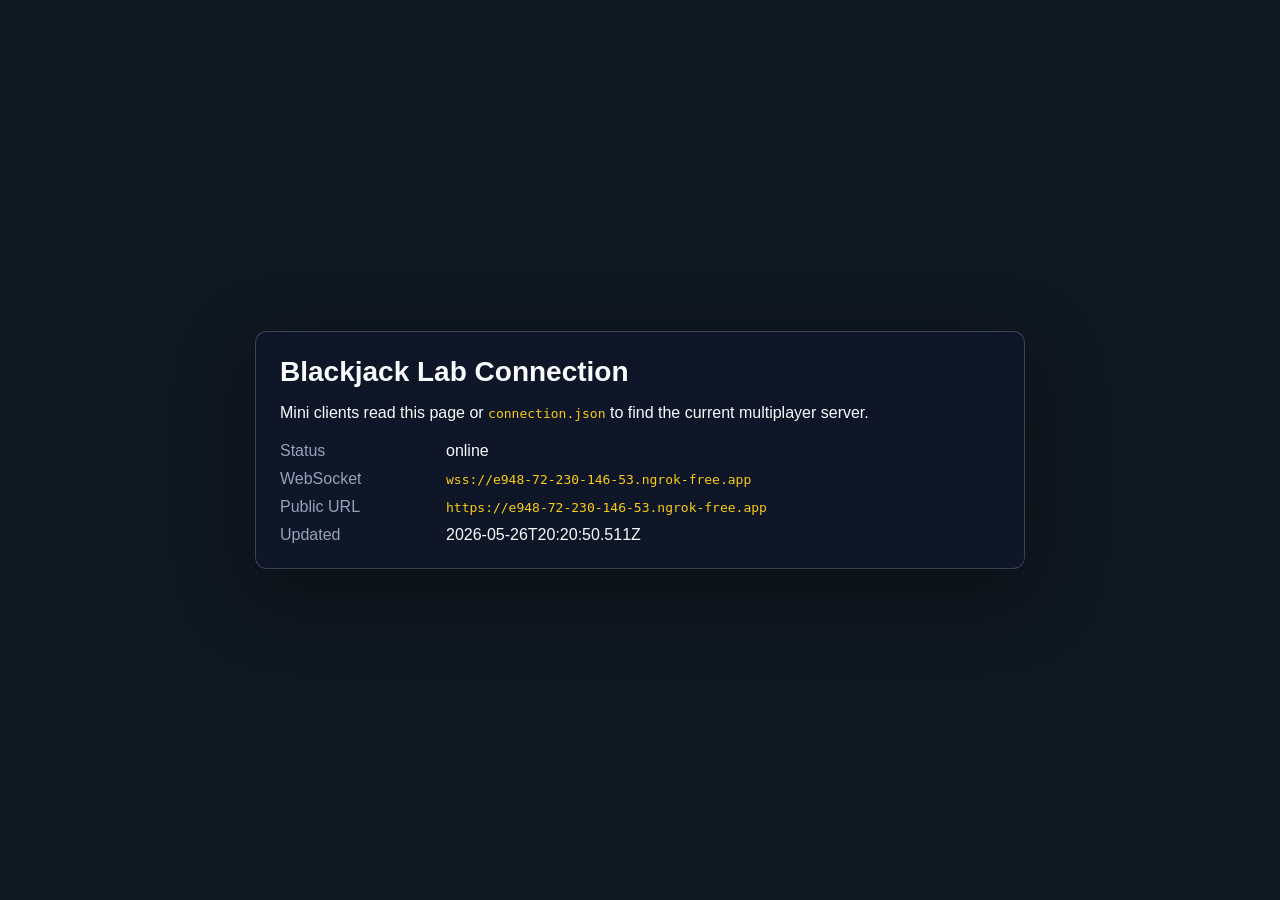
==== index.html @ 1a73f716 "Update multiplayer connection 2026-05-26T20:20:50.511Z" ====
<!doctype html>
<html lang="en">
  <head>
    <meta charset="UTF-8">
    <meta name="viewport" content="width=device-width, initial-scale=1.0">
    <title>Blackjack Lab Connection</title>
    <style>
      body { margin: 0; min-height: 100vh; display: grid; place-items: center; background: #101820; color: #f8fafc; font-family: Arial, sans-serif; }
      main { width: min(720px, calc(100% - 32px)); border: 1px solid rgba(255,255,255,0.18); border-radius: 12px; padding: 24px; background: rgba(15,23,42,0.84); box-shadow: 0 24px 80px rgba(0,0,0,0.35); }
      h1 { margin: 0 0 8px; font-size: 28px; }
      dl { display: grid; grid-template-columns: 150px 1fr; gap: 10px 16px; margin: 20px 0 0; }
      dt { color: #94a3b8; }
      dd { margin: 0; word-break: break-all; }
      code { color: #facc15; }
    </style>
  </head>
  <body>
    <main>
      <h1>Blackjack Lab Connection</h1>
      <p>Mini clients read this page or <code>connection.json</code> to find the current multiplayer server.</p>
      <dl>
        <dt>Status</dt><dd>online</dd>
        <dt>WebSocket</dt><dd><code>wss://e948-72-230-146-53.ngrok-free.app</code></dd>
        <dt>Public URL</dt><dd><code>https://e948-72-230-146-53.ngrok-free.app</code></dd>
        <dt>Updated</dt><dd>2026-05-26T20:20:50.511Z</dd>
      </dl>
      <script id="connection-info" type="application/json">{
  "app": "blackjack-lab",
  "status": "online",
  "httpUrl": "https://e948-72-230-146-53.ngrok-free.app",
  "wsUrl": "wss://e948-72-230-146-53.ngrok-free.app",
  "localWsUrl": "ws://localhost:9000",
  "port": 9000,
  "source": "ngrok-manual",
  "updatedAt": "2026-05-26T20:20:50.511Z"
}</script>
    </main>
  </body>
</html>
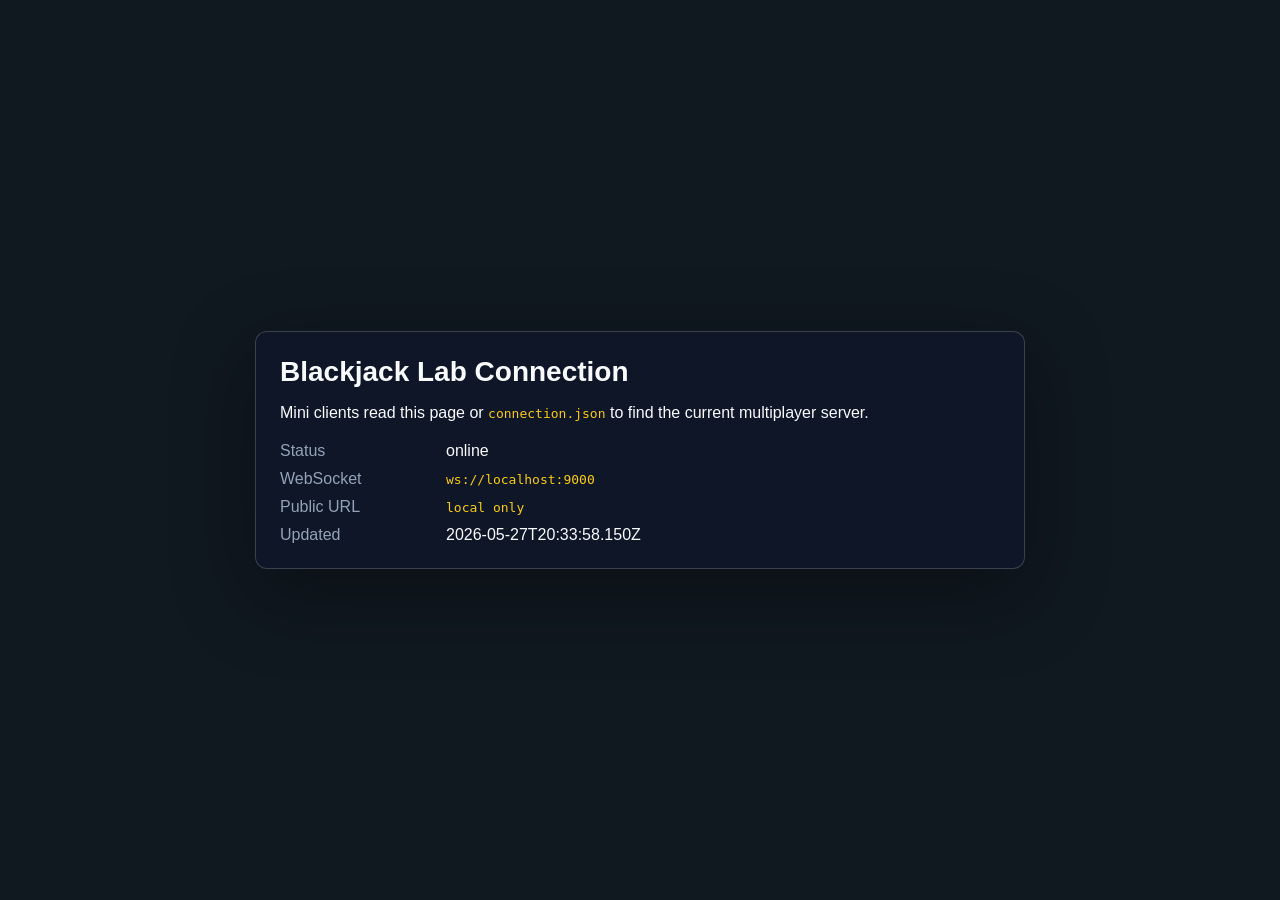
==== commit 94b8ac88: "Update multiplayer connection 2026-05-27T20:33:58.150Z" ====
--- a/index.html
+++ b/index.html
@@ -20,19 +20,19 @@
       <p>Mini clients read this page or <code>connection.json</code> to find the current multiplayer server.</p>
       <dl>
         <dt>Status</dt><dd>online</dd>
-        <dt>WebSocket</dt><dd><code>wss://e948-72-230-146-53.ngrok-free.app</code></dd>
-        <dt>Public URL</dt><dd><code>https://e948-72-230-146-53.ngrok-free.app</code></dd>
-        <dt>Updated</dt><dd>2026-05-26T20:20:50.511Z</dd>
+        <dt>WebSocket</dt><dd><code>ws://localhost:9000</code></dd>
+        <dt>Public URL</dt><dd><code>local only</code></dd>
+        <dt>Updated</dt><dd>2026-05-27T20:33:58.150Z</dd>
       </dl>
       <script id="connection-info" type="application/json">{
   "app": "blackjack-lab",
   "status": "online",
-  "httpUrl": "https://e948-72-230-146-53.ngrok-free.app",
-  "wsUrl": "wss://e948-72-230-146-53.ngrok-free.app",
+  "httpUrl": "",
+  "wsUrl": "ws://localhost:9000",
   "localWsUrl": "ws://localhost:9000",
   "port": 9000,
-  "source": "ngrok-manual",
-  "updatedAt": "2026-05-26T20:20:50.511Z"
+  "source": "local",
+  "updatedAt": "2026-05-27T20:33:58.150Z"
 }</script>
     </main>
   </body>
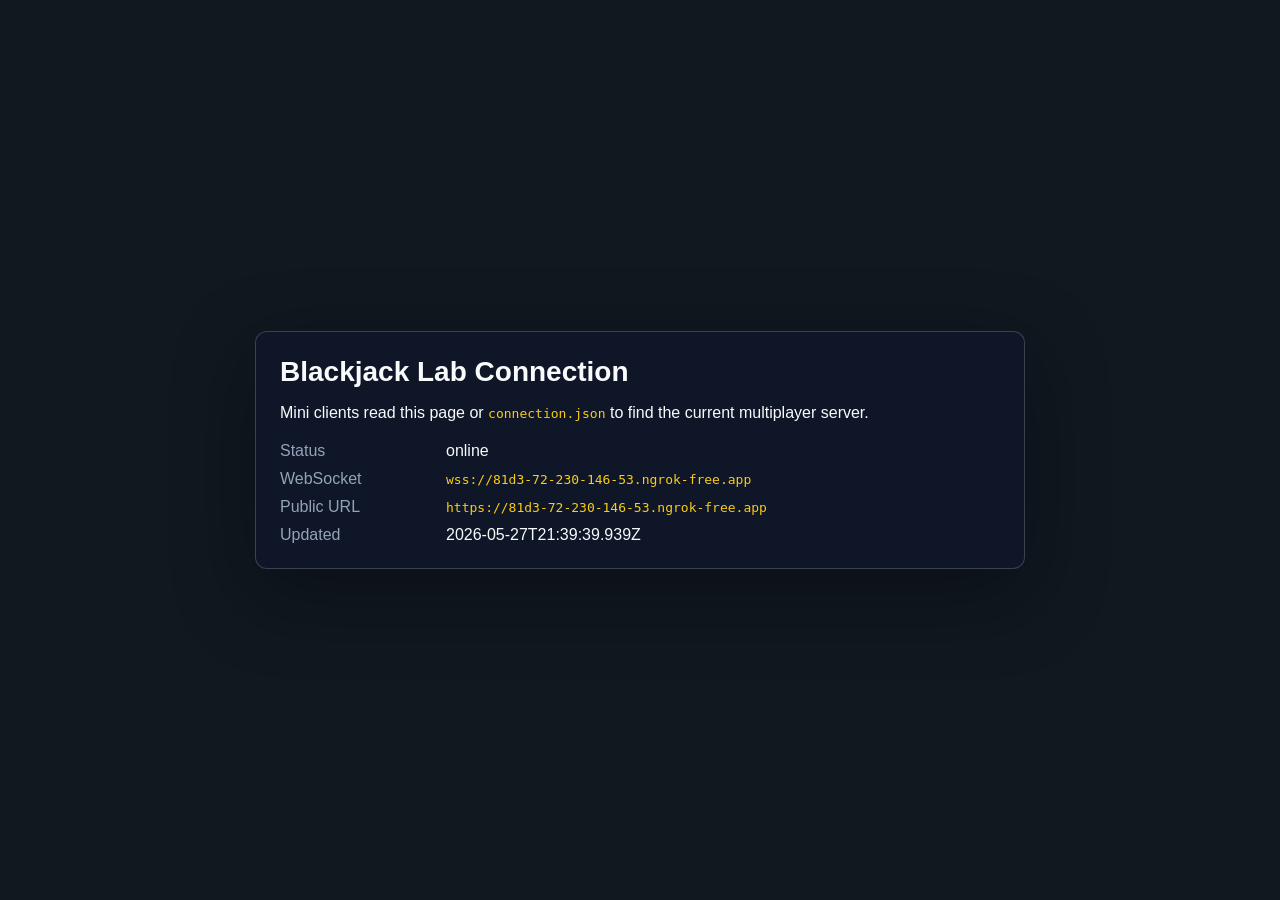
==== commit 9225f99f: "Update multiplayer connection 2026-05-27T21:39:39.939Z" ====
--- a/index.html
+++ b/index.html
@@ -20,19 +20,19 @@
       <p>Mini clients read this page or <code>connection.json</code> to find the current multiplayer server.</p>
       <dl>
         <dt>Status</dt><dd>online</dd>
-        <dt>WebSocket</dt><dd><code>ws://localhost:9000</code></dd>
-        <dt>Public URL</dt><dd><code>local only</code></dd>
-        <dt>Updated</dt><dd>2026-05-27T20:33:58.150Z</dd>
+        <dt>WebSocket</dt><dd><code>wss://81d3-72-230-146-53.ngrok-free.app</code></dd>
+        <dt>Public URL</dt><dd><code>https://81d3-72-230-146-53.ngrok-free.app</code></dd>
+        <dt>Updated</dt><dd>2026-05-27T21:39:39.939Z</dd>
       </dl>
       <script id="connection-info" type="application/json">{
   "app": "blackjack-lab",
   "status": "online",
-  "httpUrl": "",
-  "wsUrl": "ws://localhost:9000",
+  "httpUrl": "https://81d3-72-230-146-53.ngrok-free.app",
+  "wsUrl": "wss://81d3-72-230-146-53.ngrok-free.app",
   "localWsUrl": "ws://localhost:9000",
   "port": 9000,
-  "source": "local",
-  "updatedAt": "2026-05-27T20:33:58.150Z"
+  "source": "ngrok-cli",
+  "updatedAt": "2026-05-27T21:39:39.939Z"
 }</script>
     </main>
   </body>
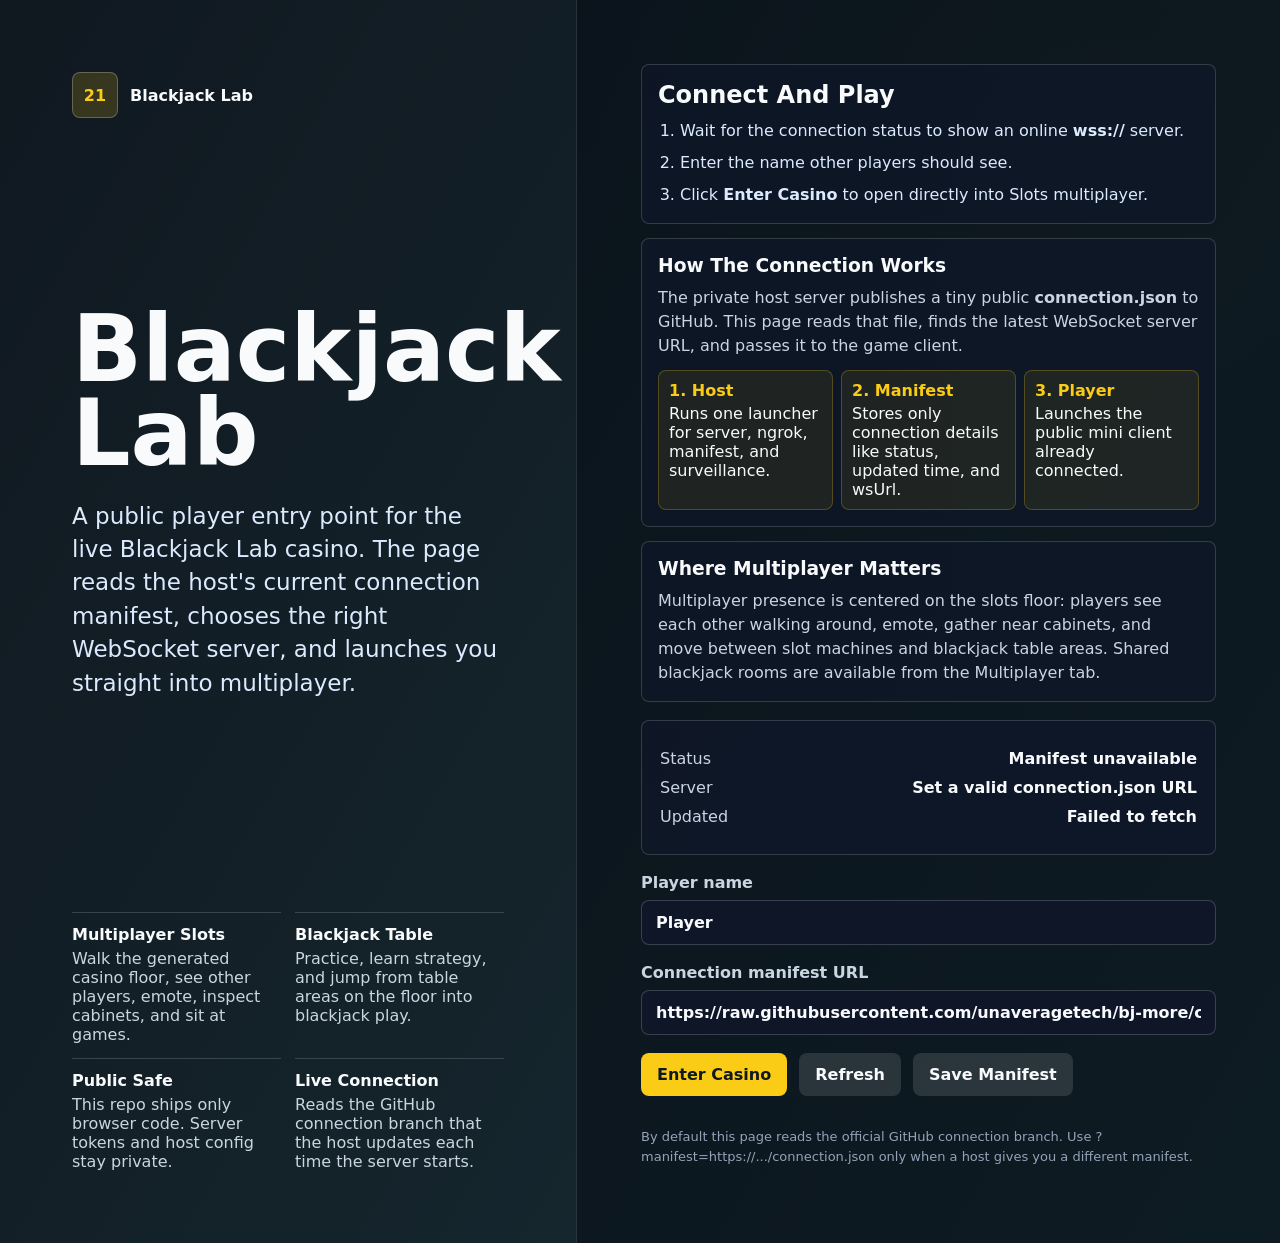
==== commit e493e9fe: "Publish Blackjack Lab mini client" ====
--- a/index.html
+++ b/index.html
@@ -1,39 +1,381 @@
 <!doctype html>
 <html lang="en">
   <head>
-    <meta charset="UTF-8">
-    <meta name="viewport" content="width=device-width, initial-scale=1.0">
-    <title>Blackjack Lab Connection</title>
+    <meta charset="utf-8">
+    <meta name="viewport" content="width=device-width, initial-scale=1">
+    <title>Blackjack Lab Mini Client</title>
     <style>
-      body { margin: 0; min-height: 100vh; display: grid; place-items: center; background: #101820; color: #f8fafc; font-family: Arial, sans-serif; }
-      main { width: min(720px, calc(100% - 32px)); border: 1px solid rgba(255,255,255,0.18); border-radius: 12px; padding: 24px; background: rgba(15,23,42,0.84); box-shadow: 0 24px 80px rgba(0,0,0,0.35); }
-      h1 { margin: 0 0 8px; font-size: 28px; }
-      dl { display: grid; grid-template-columns: 150px 1fr; gap: 10px 16px; margin: 20px 0 0; }
-      dt { color: #94a3b8; }
-      dd { margin: 0; word-break: break-all; }
-      code { color: #facc15; }
+      * {
+        box-sizing: border-box;
+      }
+
+      body {
+        margin: 0;
+        min-height: 100vh;
+        display: block;
+        background:
+          linear-gradient(120deg, rgba(16, 24, 32, 0.94), rgba(25, 48, 55, 0.88)),
+          radial-gradient(circle at 82% 12%, rgba(250, 204, 21, 0.2), transparent 30%),
+          #101820;
+        color: #f8fafc;
+        font-family: Inter, ui-sans-serif, system-ui, -apple-system, BlinkMacSystemFont, "Segoe UI", sans-serif;
+      }
+
+      a {
+        color: inherit;
+      }
+
+      strong {
+        font-weight: 800;
+      }
+
+      .page-shell {
+        min-height: 100vh;
+        display: grid;
+        grid-template-columns: minmax(260px, 0.9fr) minmax(320px, 1.1fr);
+      }
+
+      .hero {
+        padding: clamp(32px, 6vw, 72px);
+        display: flex;
+        flex-direction: column;
+        justify-content: space-between;
+        gap: 40px;
+      }
+
+      .brand-mark {
+        display: inline-flex;
+        align-items: center;
+        gap: 12px;
+        color: #f8fafc;
+        font-weight: 800;
+      }
+
+      .brand-mark span {
+        display: grid;
+        place-items: center;
+        width: 46px;
+        height: 46px;
+        border: 1px solid rgba(255, 255, 255, 0.24);
+        background: rgba(250, 204, 21, 0.16);
+        color: #facc15;
+        border-radius: 8px;
+      }
+
+      h1 {
+        max-width: 760px;
+        margin: 0;
+        font-size: clamp(44px, 8vw, 92px);
+        line-height: 0.92;
+        letter-spacing: 0;
+      }
+
+      .lead {
+        max-width: 680px;
+        color: #dbeafe;
+        font-size: clamp(17px, 2.2vw, 23px);
+        line-height: 1.45;
+      }
+
+      .launch-panel {
+        align-self: stretch;
+        display: flex;
+        flex-direction: column;
+        justify-content: center;
+        gap: 18px;
+        padding: clamp(24px, 5vw, 64px);
+        background: rgba(5, 10, 18, 0.5);
+        border-left: 1px solid rgba(255, 255, 255, 0.12);
+      }
+
+      .status-box {
+        border: 1px solid rgba(255, 255, 255, 0.16);
+        background: rgba(15, 23, 42, 0.74);
+        border-radius: 8px;
+        padding: 18px;
+      }
+
+      .status-line {
+        display: flex;
+        justify-content: space-between;
+        gap: 16px;
+        margin: 10px 0;
+        color: #cbd5e1;
+      }
+
+      .status-line strong {
+        color: #f8fafc;
+        word-break: break-all;
+      }
+
+      label {
+        display: grid;
+        gap: 8px;
+        color: #cbd5e1;
+        font-weight: 700;
+      }
+
+      input {
+        width: 100%;
+        border: 1px solid rgba(255, 255, 255, 0.18);
+        border-radius: 8px;
+        padding: 12px 14px;
+        background: rgba(15, 23, 42, 0.9);
+        color: #f8fafc;
+        font: inherit;
+      }
+
+      .actions {
+        display: flex;
+        flex-wrap: wrap;
+        gap: 12px;
+      }
+
+      .primary-link,
+      button {
+        border: 0;
+        border-radius: 8px;
+        padding: 12px 16px;
+        background: #facc15;
+        color: #101820;
+        font: inherit;
+        font-weight: 800;
+        cursor: pointer;
+        text-decoration: none;
+      }
+
+      button.secondary {
+        background: rgba(255, 255, 255, 0.12);
+        color: #f8fafc;
+      }
+
+      .feature-grid {
+        display: grid;
+        grid-template-columns: repeat(2, minmax(0, 1fr));
+        gap: 14px;
+      }
+
+      .info-stack {
+        display: grid;
+        gap: 14px;
+      }
+
+      .feature {
+        border-top: 1px solid rgba(255, 255, 255, 0.16);
+        padding-top: 12px;
+        color: #cbd5e1;
+      }
+
+      .feature strong {
+        display: block;
+        color: #f8fafc;
+        margin-bottom: 5px;
+      }
+
+      .guide-card {
+        border: 1px solid rgba(255, 255, 255, 0.16);
+        background: rgba(15, 23, 42, 0.62);
+        border-radius: 8px;
+        padding: 16px;
+      }
+
+      .guide-card h2,
+      .guide-card h3 {
+        margin: 0 0 10px;
+        letter-spacing: 0;
+      }
+
+      .guide-card p {
+        margin: 0;
+        color: #cbd5e1;
+        line-height: 1.5;
+      }
+
+      .step-list {
+        margin: 0;
+        padding-left: 22px;
+        color: #dbeafe;
+        line-height: 1.55;
+      }
+
+      .step-list li + li {
+        margin-top: 7px;
+      }
+
+      .connection-map {
+        display: grid;
+        grid-template-columns: repeat(3, minmax(0, 1fr));
+        gap: 8px;
+        margin-top: 12px;
+      }
+
+      .connection-map div {
+        border: 1px solid rgba(250, 204, 21, 0.24);
+        border-radius: 8px;
+        padding: 10px;
+        background: rgba(250, 204, 21, 0.08);
+        color: #f8fafc;
+        min-height: 72px;
+      }
+
+      .connection-map span {
+        display: block;
+        color: #facc15;
+        font-weight: 800;
+        margin-bottom: 4px;
+      }
+
+      .fine {
+        color: #94a3b8;
+        font-size: 13px;
+        line-height: 1.5;
+      }
+
+      @media (max-width: 820px) {
+        .page-shell {
+          grid-template-columns: 1fr;
+        }
+
+        .launch-panel {
+          border-left: 0;
+          border-top: 1px solid rgba(255, 255, 255, 0.12);
+        }
+
+        .connection-map {
+          grid-template-columns: 1fr;
+        }
+      }
     </style>
   </head>
   <body>
-    <main>
-      <h1>Blackjack Lab Connection</h1>
-      <p>Mini clients read this page or <code>connection.json</code> to find the current multiplayer server.</p>
-      <dl>
-        <dt>Status</dt><dd>online</dd>
-        <dt>WebSocket</dt><dd><code>wss://81d3-72-230-146-53.ngrok-free.app</code></dd>
-        <dt>Public URL</dt><dd><code>https://81d3-72-230-146-53.ngrok-free.app</code></dd>
-        <dt>Updated</dt><dd>2026-05-27T21:39:39.939Z</dd>
-      </dl>
-      <script id="connection-info" type="application/json">{
-  "app": "blackjack-lab",
-  "status": "online",
-  "httpUrl": "https://81d3-72-230-146-53.ngrok-free.app",
-  "wsUrl": "wss://81d3-72-230-146-53.ngrok-free.app",
-  "localWsUrl": "ws://localhost:9000",
-  "port": 9000,
-  "source": "ngrok-cli",
-  "updatedAt": "2026-05-27T21:39:39.939Z"
-}</script>
-    </main>
+    <div class="page-shell">
+      <section class="hero">
+        <div class="brand-mark"><span>21</span> Blackjack Lab</div>
+        <div>
+          <h1>Blackjack Lab</h1>
+          <p class="lead">A public player entry point for the live Blackjack Lab casino. The page reads the host's current connection manifest, chooses the right WebSocket server, and launches you straight into multiplayer.</p>
+        </div>
+        <div class="feature-grid">
+          <div class="feature"><strong>Multiplayer Slots</strong> Walk the generated casino floor, see other players, emote, inspect cabinets, and sit at games.</div>
+          <div class="feature"><strong>Blackjack Table</strong> Practice, learn strategy, and jump from table areas on the floor into blackjack play.</div>
+          <div class="feature"><strong>Public Safe</strong> This repo ships only browser code. Server tokens and host config stay private.</div>
+          <div class="feature"><strong>Live Connection</strong> Reads the GitHub connection branch that the host updates each time the server starts.</div>
+        </div>
+      </section>
+
+      <section class="launch-panel">
+        <div class="info-stack">
+          <div class="guide-card">
+            <h2>Connect And Play</h2>
+            <ol class="step-list">
+              <li>Wait for the connection status to show an online <strong>wss://</strong> server.</li>
+              <li>Enter the name other players should see.</li>
+              <li>Click <strong>Enter Casino</strong> to open directly into Slots multiplayer.</li>
+            </ol>
+          </div>
+
+          <div class="guide-card">
+            <h3>How The Connection Works</h3>
+            <p>The private host server publishes a tiny public <strong>connection.json</strong> to GitHub. This page reads that file, finds the latest WebSocket server URL, and passes it to the game client.</p>
+            <div class="connection-map">
+              <div><span>1. Host</span>Runs one launcher for server, ngrok, manifest, and surveillance.</div>
+              <div><span>2. Manifest</span>Stores only connection details like status, updated time, and wsUrl.</div>
+              <div><span>3. Player</span>Launches the public mini client already connected.</div>
+            </div>
+          </div>
+
+          <div class="guide-card">
+            <h3>Where Multiplayer Matters</h3>
+            <p>Multiplayer presence is centered on the slots floor: players see each other walking around, emote, gather near cabinets, and move between slot machines and blackjack table areas. Shared blackjack rooms are available from the Multiplayer tab.</p>
+          </div>
+        </div>
+
+        <div class="status-box">
+          <div class="status-line"><span>Status</span><strong id="manifestStatus">Checking manifest...</strong></div>
+          <div class="status-line"><span>Server</span><strong id="serverUrl">Waiting</strong></div>
+          <div class="status-line"><span>Updated</span><strong id="updatedAt">Unknown</strong></div>
+        </div>
+
+        <label>
+          Player name
+          <input id="playerName" maxlength="32" value="Player">
+        </label>
+
+        <label>
+          Connection manifest URL
+          <input id="manifestUrl" placeholder="https://host.github.io/connection-repo/connection.json">
+        </label>
+
+        <div class="actions">
+          <a id="launchLink" class="primary-link" href="./play.html?view=slots">Enter Casino</a>
+          <button id="refreshManifest" class="secondary" type="button">Refresh</button>
+          <button id="saveManifest" class="secondary" type="button">Save Manifest</button>
+        </div>
+
+        <p class="fine">By default this page reads the official GitHub connection branch. Use ?manifest=https://.../connection.json only when a host gives you a different manifest.</p>
+      </section>
+    </div>
+
+    <script src="./connection-settings.js"></script>
+    <script>
+      const params = new URLSearchParams(location.search);
+      const manifestInput = document.querySelector("#manifestUrl");
+      const playerInput = document.querySelector("#playerName");
+      const statusEl = document.querySelector("#manifestStatus");
+      const serverEl = document.querySelector("#serverUrl");
+      const updatedEl = document.querySelector("#updatedAt");
+      const launchLink = document.querySelector("#launchLink");
+
+      function savedManifestUrl() {
+        return params.get("manifest") || window.BLACKJACK_CONNECTION_MANIFEST_URL || localStorage.getItem("blackjack_manifest_url") || "./connection.json";
+      }
+
+      function safeName() {
+        return (playerInput.value || "Player").replace(/[^\w -]/g, "").trim().slice(0, 32) || "Player";
+      }
+
+      function setLaunch(wsUrl) {
+        const url = new URL("./play.html", location.href);
+        url.searchParams.set("view", "slots");
+        url.searchParams.set("mpServer", wsUrl);
+        url.searchParams.set("mpName", safeName());
+        url.searchParams.set("v", Date.now().toString());
+        launchLink.href = url.toString();
+      }
+
+      async function loadManifest() {
+        const manifestUrl = manifestInput.value.trim() || savedManifestUrl();
+        manifestInput.value = manifestUrl;
+        statusEl.textContent = "Checking...";
+        try {
+          const response = await fetch(manifestUrl, { cache: "no-store" });
+          if (!response.ok) throw new Error(`HTTP ${response.status}`);
+          const manifest = await response.json();
+          if (!manifest.wsUrl) throw new Error("wsUrl missing");
+          statusEl.textContent = manifest.status || "online";
+          serverEl.textContent = manifest.wsUrl;
+          updatedEl.textContent = manifest.updatedAt || "Unknown";
+          setLaunch(manifest.wsUrl);
+        } catch (error) {
+          statusEl.textContent = "Manifest unavailable";
+          serverEl.textContent = "Set a valid connection.json URL";
+          updatedEl.textContent = error.message || "Unknown error";
+          setLaunch("ws://localhost:9000");
+        }
+      }
+
+      document.querySelector("#refreshManifest").addEventListener("click", loadManifest);
+      document.querySelector("#saveManifest").addEventListener("click", () => {
+        localStorage.setItem("blackjack_manifest_url", manifestInput.value.trim());
+        loadManifest();
+      });
+      playerInput.addEventListener("input", () => {
+        const server = serverEl.textContent;
+        if (server.startsWith("ws")) setLaunch(server);
+      });
+
+      manifestInput.value = savedManifestUrl();
+      loadManifest();
+    </script>
   </body>
 </html>
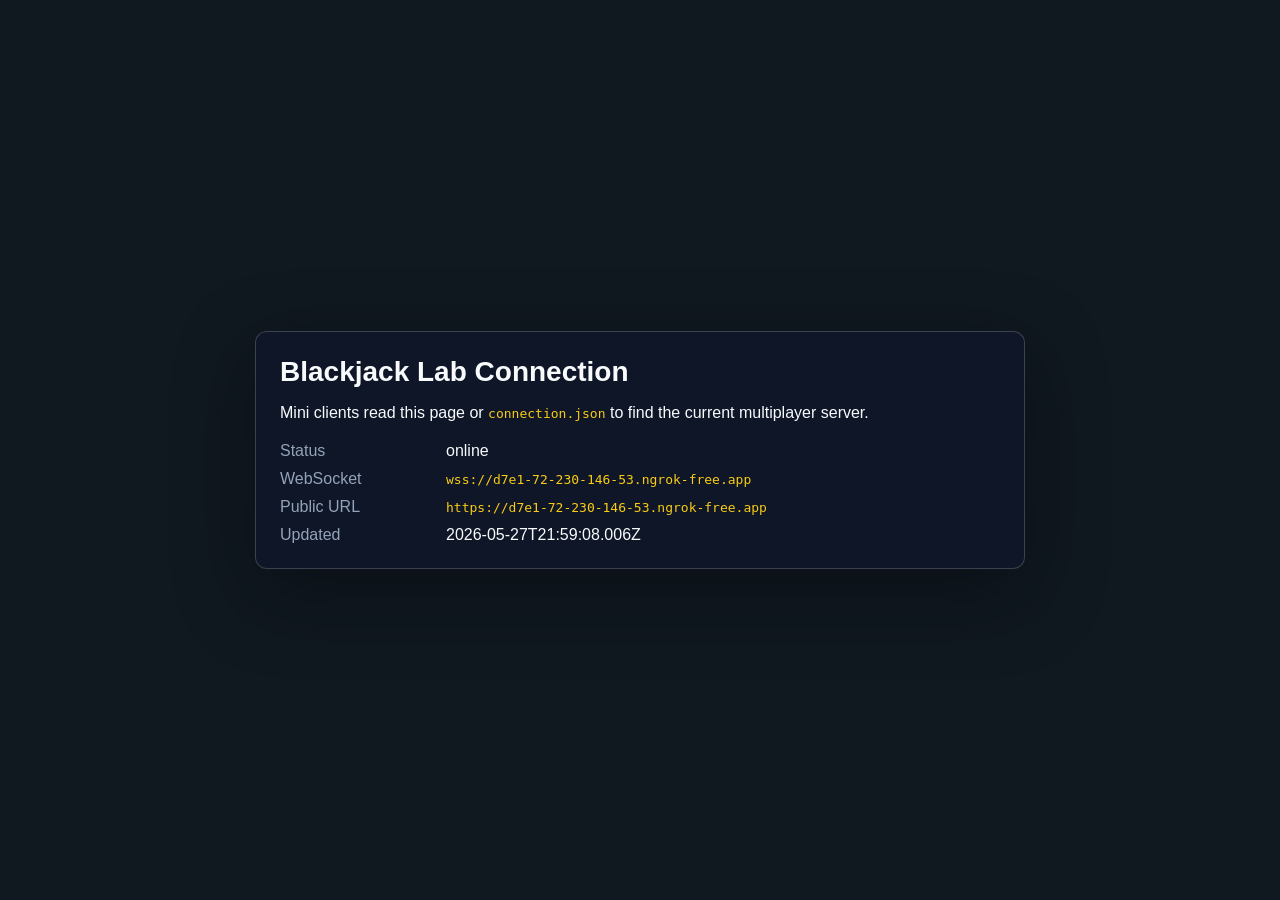
==== commit 96217fd1: "Update multiplayer connection 2026-05-27T21:59:08.006Z" ====
--- a/index.html
+++ b/index.html
@@ -1,381 +1,39 @@
 <!doctype html>
 <html lang="en">
   <head>
-    <meta charset="utf-8">
-    <meta name="viewport" content="width=device-width, initial-scale=1">
-    <title>Blackjack Lab Mini Client</title>
+    <meta charset="UTF-8">
+    <meta name="viewport" content="width=device-width, initial-scale=1.0">
+    <title>Blackjack Lab Connection</title>
     <style>
-      * {
-        box-sizing: border-box;
-      }
-
-      body {
-        margin: 0;
-        min-height: 100vh;
-        display: block;
-        background:
-          linear-gradient(120deg, rgba(16, 24, 32, 0.94), rgba(25, 48, 55, 0.88)),
-          radial-gradient(circle at 82% 12%, rgba(250, 204, 21, 0.2), transparent 30%),
-          #101820;
-        color: #f8fafc;
-        font-family: Inter, ui-sans-serif, system-ui, -apple-system, BlinkMacSystemFont, "Segoe UI", sans-serif;
-      }
-
-      a {
-        color: inherit;
-      }
-
-      strong {
-        font-weight: 800;
-      }
-
-      .page-shell {
-        min-height: 100vh;
-        display: grid;
-        grid-template-columns: minmax(260px, 0.9fr) minmax(320px, 1.1fr);
-      }
-
-      .hero {
-        padding: clamp(32px, 6vw, 72px);
-        display: flex;
-        flex-direction: column;
-        justify-content: space-between;
-        gap: 40px;
-      }
-
-      .brand-mark {
-        display: inline-flex;
-        align-items: center;
-        gap: 12px;
-        color: #f8fafc;
-        font-weight: 800;
-      }
-
-      .brand-mark span {
-        display: grid;
-        place-items: center;
-        width: 46px;
-        height: 46px;
-        border: 1px solid rgba(255, 255, 255, 0.24);
-        background: rgba(250, 204, 21, 0.16);
-        color: #facc15;
-        border-radius: 8px;
-      }
-
-      h1 {
-        max-width: 760px;
-        margin: 0;
-        font-size: clamp(44px, 8vw, 92px);
-        line-height: 0.92;
-        letter-spacing: 0;
-      }
-
-      .lead {
-        max-width: 680px;
-        color: #dbeafe;
-        font-size: clamp(17px, 2.2vw, 23px);
-        line-height: 1.45;
-      }
-
-      .launch-panel {
-        align-self: stretch;
-        display: flex;
-        flex-direction: column;
-        justify-content: center;
-        gap: 18px;
-        padding: clamp(24px, 5vw, 64px);
-        background: rgba(5, 10, 18, 0.5);
-        border-left: 1px solid rgba(255, 255, 255, 0.12);
-      }
-
-      .status-box {
-        border: 1px solid rgba(255, 255, 255, 0.16);
-        background: rgba(15, 23, 42, 0.74);
-        border-radius: 8px;
-        padding: 18px;
-      }
-
-      .status-line {
-        display: flex;
-        justify-content: space-between;
-        gap: 16px;
-        margin: 10px 0;
-        color: #cbd5e1;
-      }
-
-      .status-line strong {
-        color: #f8fafc;
-        word-break: break-all;
-      }
-
-      label {
-        display: grid;
-        gap: 8px;
-        color: #cbd5e1;
-        font-weight: 700;
-      }
-
-      input {
-        width: 100%;
-        border: 1px solid rgba(255, 255, 255, 0.18);
-        border-radius: 8px;
-        padding: 12px 14px;
-        background: rgba(15, 23, 42, 0.9);
-        color: #f8fafc;
-        font: inherit;
-      }
-
-      .actions {
-        display: flex;
-        flex-wrap: wrap;
-        gap: 12px;
-      }
-
-      .primary-link,
-      button {
-        border: 0;
-        border-radius: 8px;
-        padding: 12px 16px;
-        background: #facc15;
-        color: #101820;
-        font: inherit;
-        font-weight: 800;
-        cursor: pointer;
-        text-decoration: none;
-      }
-
-      button.secondary {
-        background: rgba(255, 255, 255, 0.12);
-        color: #f8fafc;
-      }
-
-      .feature-grid {
-        display: grid;
-        grid-template-columns: repeat(2, minmax(0, 1fr));
-        gap: 14px;
-      }
-
-      .info-stack {
-        display: grid;
-        gap: 14px;
-      }
-
-      .feature {
-        border-top: 1px solid rgba(255, 255, 255, 0.16);
-        padding-top: 12px;
-        color: #cbd5e1;
-      }
-
-      .feature strong {
-        display: block;
-        color: #f8fafc;
-        margin-bottom: 5px;
-      }
-
-      .guide-card {
-        border: 1px solid rgba(255, 255, 255, 0.16);
-        background: rgba(15, 23, 42, 0.62);
-        border-radius: 8px;
-        padding: 16px;
-      }
-
-      .guide-card h2,
-      .guide-card h3 {
-        margin: 0 0 10px;
-        letter-spacing: 0;
-      }
-
-      .guide-card p {
-        margin: 0;
-        color: #cbd5e1;
-        line-height: 1.5;
-      }
-
-      .step-list {
-        margin: 0;
-        padding-left: 22px;
-        color: #dbeafe;
-        line-height: 1.55;
-      }
-
-      .step-list li + li {
-        margin-top: 7px;
-      }
-
-      .connection-map {
-        display: grid;
-        grid-template-columns: repeat(3, minmax(0, 1fr));
-        gap: 8px;
-        margin-top: 12px;
-      }
-
-      .connection-map div {
-        border: 1px solid rgba(250, 204, 21, 0.24);
-        border-radius: 8px;
-        padding: 10px;
-        background: rgba(250, 204, 21, 0.08);
-        color: #f8fafc;
-        min-height: 72px;
-      }
-
-      .connection-map span {
-        display: block;
-        color: #facc15;
-        font-weight: 800;
-        margin-bottom: 4px;
-      }
-
-      .fine {
-        color: #94a3b8;
-        font-size: 13px;
-        line-height: 1.5;
-      }
-
-      @media (max-width: 820px) {
-        .page-shell {
-          grid-template-columns: 1fr;
-        }
-
-        .launch-panel {
-          border-left: 0;
-          border-top: 1px solid rgba(255, 255, 255, 0.12);
-        }
-
-        .connection-map {
-          grid-template-columns: 1fr;
-        }
-      }
+      body { margin: 0; min-height: 100vh; display: grid; place-items: center; background: #101820; color: #f8fafc; font-family: Arial, sans-serif; }
+      main { width: min(720px, calc(100% - 32px)); border: 1px solid rgba(255,255,255,0.18); border-radius: 12px; padding: 24px; background: rgba(15,23,42,0.84); box-shadow: 0 24px 80px rgba(0,0,0,0.35); }
+      h1 { margin: 0 0 8px; font-size: 28px; }
+      dl { display: grid; grid-template-columns: 150px 1fr; gap: 10px 16px; margin: 20px 0 0; }
+      dt { color: #94a3b8; }
+      dd { margin: 0; word-break: break-all; }
+      code { color: #facc15; }
     </style>
   </head>
   <body>
-    <div class="page-shell">
-      <section class="hero">
-        <div class="brand-mark"><span>21</span> Blackjack Lab</div>
-        <div>
-          <h1>Blackjack Lab</h1>
-          <p class="lead">A public player entry point for the live Blackjack Lab casino. The page reads the host's current connection manifest, chooses the right WebSocket server, and launches you straight into multiplayer.</p>
-        </div>
-        <div class="feature-grid">
-          <div class="feature"><strong>Multiplayer Slots</strong> Walk the generated casino floor, see other players, emote, inspect cabinets, and sit at games.</div>
-          <div class="feature"><strong>Blackjack Table</strong> Practice, learn strategy, and jump from table areas on the floor into blackjack play.</div>
-          <div class="feature"><strong>Public Safe</strong> This repo ships only browser code. Server tokens and host config stay private.</div>
-          <div class="feature"><strong>Live Connection</strong> Reads the GitHub connection branch that the host updates each time the server starts.</div>
-        </div>
-      </section>
-
-      <section class="launch-panel">
-        <div class="info-stack">
-          <div class="guide-card">
-            <h2>Connect And Play</h2>
-            <ol class="step-list">
-              <li>Wait for the connection status to show an online <strong>wss://</strong> server.</li>
-              <li>Enter the name other players should see.</li>
-              <li>Click <strong>Enter Casino</strong> to open directly into Slots multiplayer.</li>
-            </ol>
-          </div>
-
-          <div class="guide-card">
-            <h3>How The Connection Works</h3>
-            <p>The private host server publishes a tiny public <strong>connection.json</strong> to GitHub. This page reads that file, finds the latest WebSocket server URL, and passes it to the game client.</p>
-            <div class="connection-map">
-              <div><span>1. Host</span>Runs one launcher for server, ngrok, manifest, and surveillance.</div>
-              <div><span>2. Manifest</span>Stores only connection details like status, updated time, and wsUrl.</div>
-              <div><span>3. Player</span>Launches the public mini client already connected.</div>
-            </div>
-          </div>
-
-          <div class="guide-card">
-            <h3>Where Multiplayer Matters</h3>
-            <p>Multiplayer presence is centered on the slots floor: players see each other walking around, emote, gather near cabinets, and move between slot machines and blackjack table areas. Shared blackjack rooms are available from the Multiplayer tab.</p>
-          </div>
-        </div>
-
-        <div class="status-box">
-          <div class="status-line"><span>Status</span><strong id="manifestStatus">Checking manifest...</strong></div>
-          <div class="status-line"><span>Server</span><strong id="serverUrl">Waiting</strong></div>
-          <div class="status-line"><span>Updated</span><strong id="updatedAt">Unknown</strong></div>
-        </div>
-
-        <label>
-          Player name
-          <input id="playerName" maxlength="32" value="Player">
-        </label>
-
-        <label>
-          Connection manifest URL
-          <input id="manifestUrl" placeholder="https://host.github.io/connection-repo/connection.json">
-        </label>
-
-        <div class="actions">
-          <a id="launchLink" class="primary-link" href="./play.html?view=slots">Enter Casino</a>
-          <button id="refreshManifest" class="secondary" type="button">Refresh</button>
-          <button id="saveManifest" class="secondary" type="button">Save Manifest</button>
-        </div>
-
-        <p class="fine">By default this page reads the official GitHub connection branch. Use ?manifest=https://.../connection.json only when a host gives you a different manifest.</p>
-      </section>
-    </div>
-
-    <script src="./connection-settings.js"></script>
-    <script>
-      const params = new URLSearchParams(location.search);
-      const manifestInput = document.querySelector("#manifestUrl");
-      const playerInput = document.querySelector("#playerName");
-      const statusEl = document.querySelector("#manifestStatus");
-      const serverEl = document.querySelector("#serverUrl");
-      const updatedEl = document.querySelector("#updatedAt");
-      const launchLink = document.querySelector("#launchLink");
-
-      function savedManifestUrl() {
-        return params.get("manifest") || window.BLACKJACK_CONNECTION_MANIFEST_URL || localStorage.getItem("blackjack_manifest_url") || "./connection.json";
-      }
-
-      function safeName() {
-        return (playerInput.value || "Player").replace(/[^\w -]/g, "").trim().slice(0, 32) || "Player";
-      }
-
-      function setLaunch(wsUrl) {
-        const url = new URL("./play.html", location.href);
-        url.searchParams.set("view", "slots");
-        url.searchParams.set("mpServer", wsUrl);
-        url.searchParams.set("mpName", safeName());
-        url.searchParams.set("v", Date.now().toString());
-        launchLink.href = url.toString();
-      }
-
-      async function loadManifest() {
-        const manifestUrl = manifestInput.value.trim() || savedManifestUrl();
-        manifestInput.value = manifestUrl;
-        statusEl.textContent = "Checking...";
-        try {
-          const response = await fetch(manifestUrl, { cache: "no-store" });
-          if (!response.ok) throw new Error(`HTTP ${response.status}`);
-          const manifest = await response.json();
-          if (!manifest.wsUrl) throw new Error("wsUrl missing");
-          statusEl.textContent = manifest.status || "online";
-          serverEl.textContent = manifest.wsUrl;
-          updatedEl.textContent = manifest.updatedAt || "Unknown";
-          setLaunch(manifest.wsUrl);
-        } catch (error) {
-          statusEl.textContent = "Manifest unavailable";
-          serverEl.textContent = "Set a valid connection.json URL";
-          updatedEl.textContent = error.message || "Unknown error";
-          setLaunch("ws://localhost:9000");
-        }
-      }
-
-      document.querySelector("#refreshManifest").addEventListener("click", loadManifest);
-      document.querySelector("#saveManifest").addEventListener("click", () => {
-        localStorage.setItem("blackjack_manifest_url", manifestInput.value.trim());
-        loadManifest();
-      });
-      playerInput.addEventListener("input", () => {
-        const server = serverEl.textContent;
-        if (server.startsWith("ws")) setLaunch(server);
-      });
-
-      manifestInput.value = savedManifestUrl();
-      loadManifest();
-    </script>
+    <main>
+      <h1>Blackjack Lab Connection</h1>
+      <p>Mini clients read this page or <code>connection.json</code> to find the current multiplayer server.</p>
+      <dl>
+        <dt>Status</dt><dd>online</dd>
+        <dt>WebSocket</dt><dd><code>wss://d7e1-72-230-146-53.ngrok-free.app</code></dd>
+        <dt>Public URL</dt><dd><code>https://d7e1-72-230-146-53.ngrok-free.app</code></dd>
+        <dt>Updated</dt><dd>2026-05-27T21:59:08.006Z</dd>
+      </dl>
+      <script id="connection-info" type="application/json">{
+  "app": "blackjack-lab",
+  "status": "online",
+  "httpUrl": "https://d7e1-72-230-146-53.ngrok-free.app",
+  "wsUrl": "wss://d7e1-72-230-146-53.ngrok-free.app",
+  "localWsUrl": "ws://localhost:9000",
+  "port": 9000,
+  "source": "ngrok-cli",
+  "updatedAt": "2026-05-27T21:59:08.006Z"
+}</script>
+    </main>
   </body>
 </html>
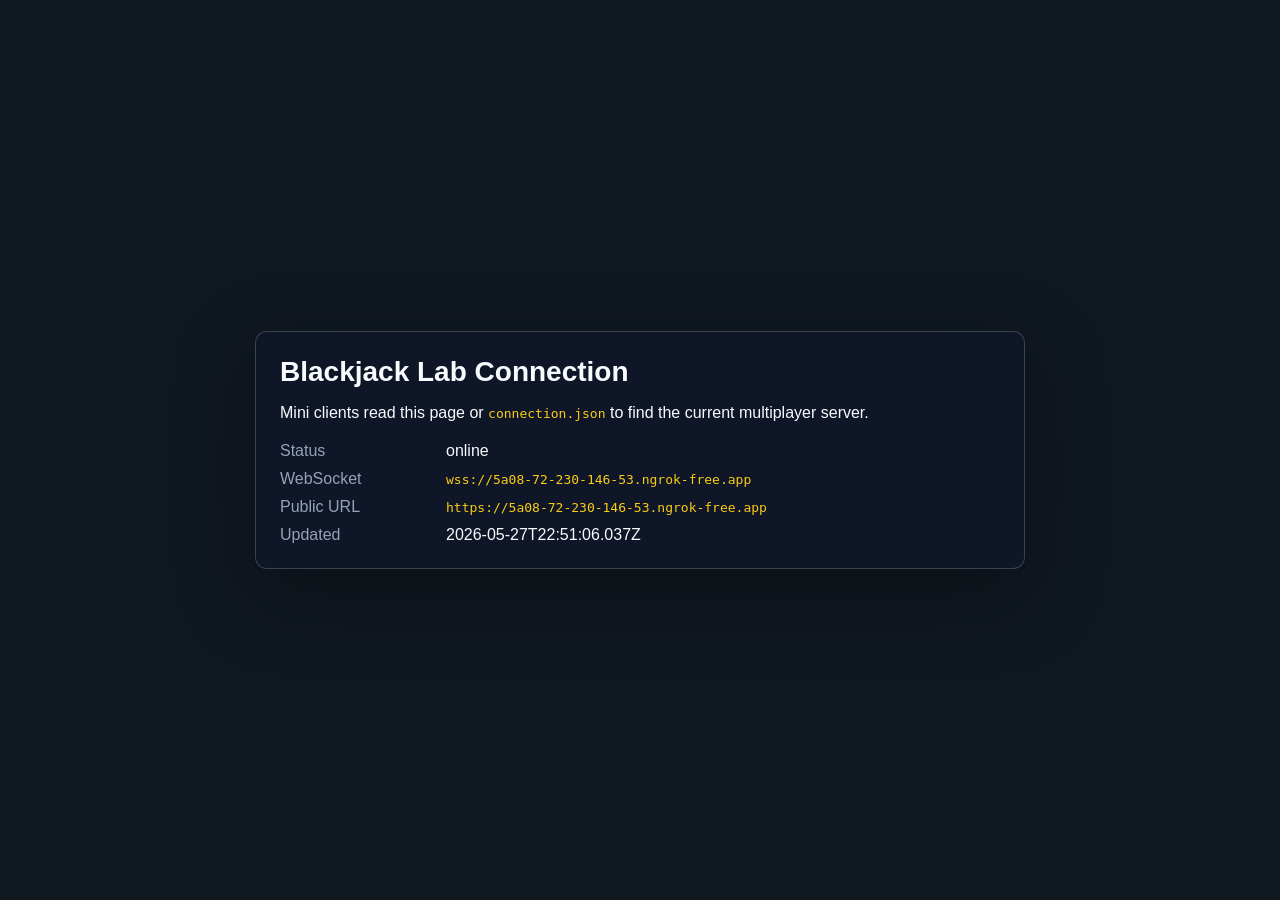
==== commit 98a12ccb: "Update multiplayer connection 2026-05-27T22:51:06.037Z" ====
--- a/index.html
+++ b/index.html
@@ -20,19 +20,19 @@
       <p>Mini clients read this page or <code>connection.json</code> to find the current multiplayer server.</p>
       <dl>
         <dt>Status</dt><dd>online</dd>
-        <dt>WebSocket</dt><dd><code>wss://d7e1-72-230-146-53.ngrok-free.app</code></dd>
-        <dt>Public URL</dt><dd><code>https://d7e1-72-230-146-53.ngrok-free.app</code></dd>
-        <dt>Updated</dt><dd>2026-05-27T21:59:08.006Z</dd>
+        <dt>WebSocket</dt><dd><code>wss://5a08-72-230-146-53.ngrok-free.app</code></dd>
+        <dt>Public URL</dt><dd><code>https://5a08-72-230-146-53.ngrok-free.app</code></dd>
+        <dt>Updated</dt><dd>2026-05-27T22:51:06.037Z</dd>
       </dl>
       <script id="connection-info" type="application/json">{
   "app": "blackjack-lab",
   "status": "online",
-  "httpUrl": "https://d7e1-72-230-146-53.ngrok-free.app",
-  "wsUrl": "wss://d7e1-72-230-146-53.ngrok-free.app",
+  "httpUrl": "https://5a08-72-230-146-53.ngrok-free.app",
+  "wsUrl": "wss://5a08-72-230-146-53.ngrok-free.app",
   "localWsUrl": "ws://localhost:9000",
   "port": 9000,
   "source": "ngrok-cli",
-  "updatedAt": "2026-05-27T21:59:08.006Z"
+  "updatedAt": "2026-05-27T22:51:06.037Z"
 }</script>
     </main>
   </body>
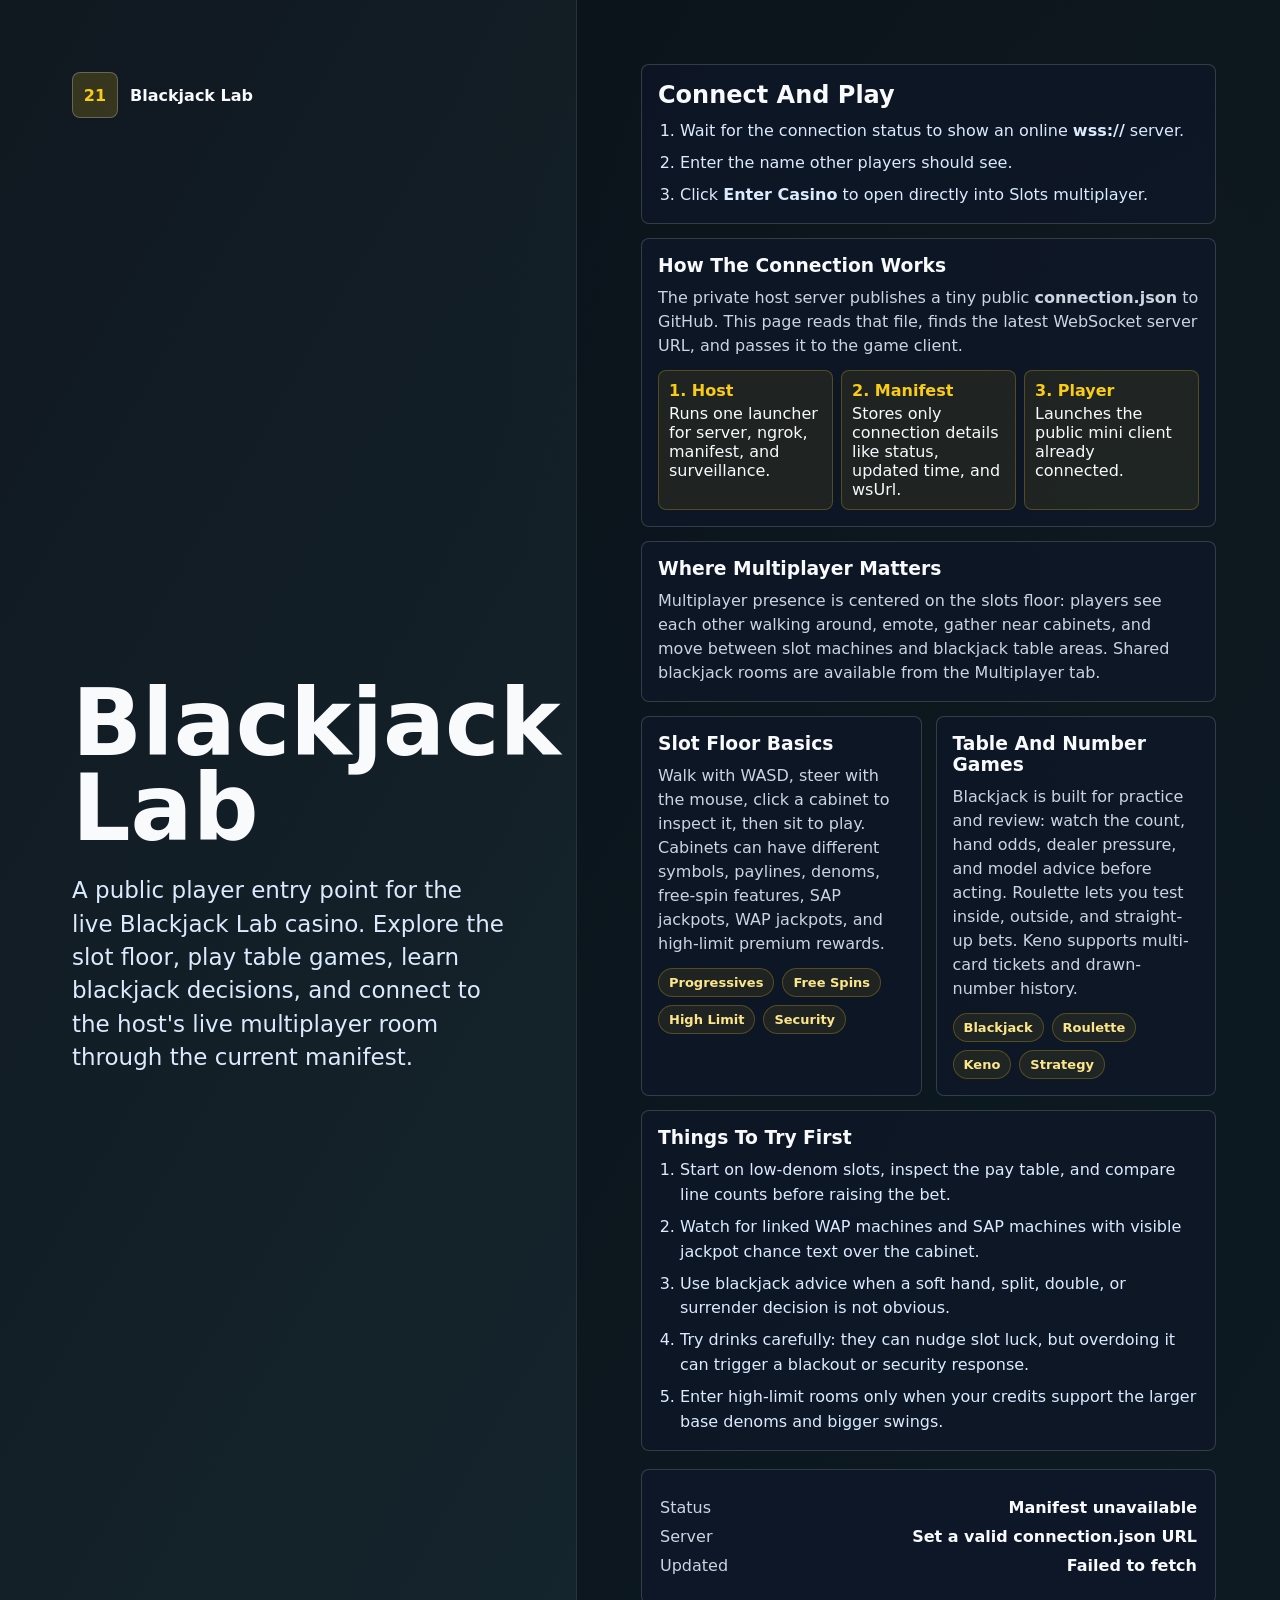
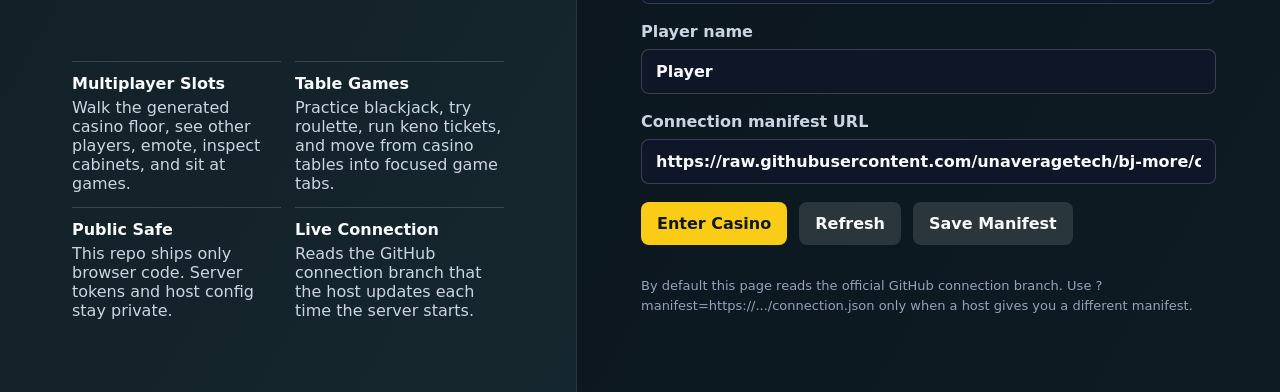
==== commit 78533770: "Publish Blackjack Lab mini client" ====
--- a/index.html
+++ b/index.html
@@ -1,39 +1,433 @@
 <!doctype html>
 <html lang="en">
   <head>
-    <meta charset="UTF-8">
-    <meta name="viewport" content="width=device-width, initial-scale=1.0">
-    <title>Blackjack Lab Connection</title>
+    <meta charset="utf-8">
+    <meta name="viewport" content="width=device-width, initial-scale=1">
+    <title>Blackjack Lab Mini Client</title>
     <style>
-      body { margin: 0; min-height: 100vh; display: grid; place-items: center; background: #101820; color: #f8fafc; font-family: Arial, sans-serif; }
-      main { width: min(720px, calc(100% - 32px)); border: 1px solid rgba(255,255,255,0.18); border-radius: 12px; padding: 24px; background: rgba(15,23,42,0.84); box-shadow: 0 24px 80px rgba(0,0,0,0.35); }
-      h1 { margin: 0 0 8px; font-size: 28px; }
-      dl { display: grid; grid-template-columns: 150px 1fr; gap: 10px 16px; margin: 20px 0 0; }
-      dt { color: #94a3b8; }
-      dd { margin: 0; word-break: break-all; }
-      code { color: #facc15; }
+      * {
+        box-sizing: border-box;
+      }
+
+      body {
+        margin: 0;
+        min-height: 100vh;
+        display: block;
+        background:
+          linear-gradient(120deg, rgba(16, 24, 32, 0.94), rgba(25, 48, 55, 0.88)),
+          radial-gradient(circle at 82% 12%, rgba(250, 204, 21, 0.2), transparent 30%),
+          #101820;
+        color: #f8fafc;
+        font-family: Inter, ui-sans-serif, system-ui, -apple-system, BlinkMacSystemFont, "Segoe UI", sans-serif;
+      }
+
+      a {
+        color: inherit;
+      }
+
+      strong {
+        font-weight: 800;
+      }
+
+      .page-shell {
+        min-height: 100vh;
+        display: grid;
+        grid-template-columns: minmax(260px, 0.9fr) minmax(320px, 1.1fr);
+      }
+
+      .hero {
+        padding: clamp(32px, 6vw, 72px);
+        display: flex;
+        flex-direction: column;
+        justify-content: space-between;
+        gap: 40px;
+      }
+
+      .brand-mark {
+        display: inline-flex;
+        align-items: center;
+        gap: 12px;
+        color: #f8fafc;
+        font-weight: 800;
+      }
+
+      .brand-mark span {
+        display: grid;
+        place-items: center;
+        width: 46px;
+        height: 46px;
+        border: 1px solid rgba(255, 255, 255, 0.24);
+        background: rgba(250, 204, 21, 0.16);
+        color: #facc15;
+        border-radius: 8px;
+      }
+
+      h1 {
+        max-width: 760px;
+        margin: 0;
+        font-size: clamp(44px, 8vw, 92px);
+        line-height: 0.92;
+        letter-spacing: 0;
+      }
+
+      .lead {
+        max-width: 680px;
+        color: #dbeafe;
+        font-size: clamp(17px, 2.2vw, 23px);
+        line-height: 1.45;
+      }
+
+      .launch-panel {
+        align-self: stretch;
+        display: flex;
+        flex-direction: column;
+        justify-content: center;
+        gap: 18px;
+        padding: clamp(24px, 5vw, 64px);
+        background: rgba(5, 10, 18, 0.5);
+        border-left: 1px solid rgba(255, 255, 255, 0.12);
+      }
+
+      .status-box {
+        border: 1px solid rgba(255, 255, 255, 0.16);
+        background: rgba(15, 23, 42, 0.74);
+        border-radius: 8px;
+        padding: 18px;
+      }
+
+      .status-line {
+        display: flex;
+        justify-content: space-between;
+        gap: 16px;
+        margin: 10px 0;
+        color: #cbd5e1;
+      }
+
+      .status-line strong {
+        color: #f8fafc;
+        word-break: break-all;
+      }
+
+      label {
+        display: grid;
+        gap: 8px;
+        color: #cbd5e1;
+        font-weight: 700;
+      }
+
+      input {
+        width: 100%;
+        border: 1px solid rgba(255, 255, 255, 0.18);
+        border-radius: 8px;
+        padding: 12px 14px;
+        background: rgba(15, 23, 42, 0.9);
+        color: #f8fafc;
+        font: inherit;
+      }
+
+      .actions {
+        display: flex;
+        flex-wrap: wrap;
+        gap: 12px;
+      }
+
+      .primary-link,
+      button {
+        border: 0;
+        border-radius: 8px;
+        padding: 12px 16px;
+        background: #facc15;
+        color: #101820;
+        font: inherit;
+        font-weight: 800;
+        cursor: pointer;
+        text-decoration: none;
+      }
+
+      button.secondary {
+        background: rgba(255, 255, 255, 0.12);
+        color: #f8fafc;
+      }
+
+      .feature-grid {
+        display: grid;
+        grid-template-columns: repeat(2, minmax(0, 1fr));
+        gap: 14px;
+      }
+
+      .info-stack {
+        display: grid;
+        gap: 14px;
+      }
+
+      .guide-grid {
+        display: grid;
+        grid-template-columns: repeat(2, minmax(0, 1fr));
+        gap: 14px;
+      }
+
+      .feature {
+        border-top: 1px solid rgba(255, 255, 255, 0.16);
+        padding-top: 12px;
+        color: #cbd5e1;
+      }
+
+      .feature strong {
+        display: block;
+        color: #f8fafc;
+        margin-bottom: 5px;
+      }
+
+      .guide-card {
+        border: 1px solid rgba(255, 255, 255, 0.16);
+        background: rgba(15, 23, 42, 0.62);
+        border-radius: 8px;
+        padding: 16px;
+      }
+
+      .guide-card h2,
+      .guide-card h3 {
+        margin: 0 0 10px;
+        letter-spacing: 0;
+      }
+
+      .guide-card p {
+        margin: 0;
+        color: #cbd5e1;
+        line-height: 1.5;
+      }
+
+      .step-list {
+        margin: 0;
+        padding-left: 22px;
+        color: #dbeafe;
+        line-height: 1.55;
+      }
+
+      .step-list li + li {
+        margin-top: 7px;
+      }
+
+      .tag-list {
+        display: flex;
+        flex-wrap: wrap;
+        gap: 8px;
+        margin-top: 12px;
+      }
+
+      .tag-list span {
+        border: 1px solid rgba(250, 204, 21, 0.24);
+        border-radius: 999px;
+        padding: 6px 10px;
+        background: rgba(250, 204, 21, 0.08);
+        color: #fde68a;
+        font-size: 13px;
+        font-weight: 800;
+      }
+
+      .connection-map {
+        display: grid;
+        grid-template-columns: repeat(3, minmax(0, 1fr));
+        gap: 8px;
+        margin-top: 12px;
+      }
+
+      .connection-map div {
+        border: 1px solid rgba(250, 204, 21, 0.24);
+        border-radius: 8px;
+        padding: 10px;
+        background: rgba(250, 204, 21, 0.08);
+        color: #f8fafc;
+        min-height: 72px;
+      }
+
+      .connection-map span {
+        display: block;
+        color: #facc15;
+        font-weight: 800;
+        margin-bottom: 4px;
+      }
+
+      .fine {
+        color: #94a3b8;
+        font-size: 13px;
+        line-height: 1.5;
+      }
+
+      @media (max-width: 820px) {
+        .page-shell {
+          grid-template-columns: 1fr;
+        }
+
+        .launch-panel {
+          border-left: 0;
+          border-top: 1px solid rgba(255, 255, 255, 0.12);
+        }
+
+        .connection-map {
+          grid-template-columns: 1fr;
+        }
+
+        .guide-grid {
+          grid-template-columns: 1fr;
+        }
+      }
     </style>
   </head>
   <body>
-    <main>
-      <h1>Blackjack Lab Connection</h1>
-      <p>Mini clients read this page or <code>connection.json</code> to find the current multiplayer server.</p>
-      <dl>
-        <dt>Status</dt><dd>online</dd>
-        <dt>WebSocket</dt><dd><code>wss://5a08-72-230-146-53.ngrok-free.app</code></dd>
-        <dt>Public URL</dt><dd><code>https://5a08-72-230-146-53.ngrok-free.app</code></dd>
-        <dt>Updated</dt><dd>2026-05-27T22:51:06.037Z</dd>
-      </dl>
-      <script id="connection-info" type="application/json">{
-  "app": "blackjack-lab",
-  "status": "online",
-  "httpUrl": "https://5a08-72-230-146-53.ngrok-free.app",
-  "wsUrl": "wss://5a08-72-230-146-53.ngrok-free.app",
-  "localWsUrl": "ws://localhost:9000",
-  "port": 9000,
-  "source": "ngrok-cli",
-  "updatedAt": "2026-05-27T22:51:06.037Z"
-}</script>
-    </main>
+    <div class="page-shell">
+      <section class="hero">
+        <div class="brand-mark"><span>21</span> Blackjack Lab</div>
+        <div>
+          <h1>Blackjack Lab</h1>
+          <p class="lead">A public player entry point for the live Blackjack Lab casino. Explore the slot floor, play table games, learn blackjack decisions, and connect to the host's live multiplayer room through the current manifest.</p>
+        </div>
+        <div class="feature-grid">
+          <div class="feature"><strong>Multiplayer Slots</strong> Walk the generated casino floor, see other players, emote, inspect cabinets, and sit at games.</div>
+          <div class="feature"><strong>Table Games</strong> Practice blackjack, try roulette, run keno tickets, and move from casino tables into focused game tabs.</div>
+          <div class="feature"><strong>Public Safe</strong> This repo ships only browser code. Server tokens and host config stay private.</div>
+          <div class="feature"><strong>Live Connection</strong> Reads the GitHub connection branch that the host updates each time the server starts.</div>
+        </div>
+      </section>
+
+      <section class="launch-panel">
+        <div class="info-stack">
+          <div class="guide-card">
+            <h2>Connect And Play</h2>
+            <ol class="step-list">
+              <li>Wait for the connection status to show an online <strong>wss://</strong> server.</li>
+              <li>Enter the name other players should see.</li>
+              <li>Click <strong>Enter Casino</strong> to open directly into Slots multiplayer.</li>
+            </ol>
+          </div>
+
+          <div class="guide-card">
+            <h3>How The Connection Works</h3>
+            <p>The private host server publishes a tiny public <strong>connection.json</strong> to GitHub. This page reads that file, finds the latest WebSocket server URL, and passes it to the game client.</p>
+            <div class="connection-map">
+              <div><span>1. Host</span>Runs one launcher for server, ngrok, manifest, and surveillance.</div>
+              <div><span>2. Manifest</span>Stores only connection details like status, updated time, and wsUrl.</div>
+              <div><span>3. Player</span>Launches the public mini client already connected.</div>
+            </div>
+          </div>
+
+          <div class="guide-card">
+            <h3>Where Multiplayer Matters</h3>
+            <p>Multiplayer presence is centered on the slots floor: players see each other walking around, emote, gather near cabinets, and move between slot machines and blackjack table areas. Shared blackjack rooms are available from the Multiplayer tab.</p>
+          </div>
+
+          <div class="guide-grid">
+            <div class="guide-card">
+              <h3>Slot Floor Basics</h3>
+              <p>Walk with WASD, steer with the mouse, click a cabinet to inspect it, then sit to play. Cabinets can have different symbols, paylines, denoms, free-spin features, SAP jackpots, WAP jackpots, and high-limit premium rewards.</p>
+              <div class="tag-list"><span>Progressives</span><span>Free Spins</span><span>High Limit</span><span>Security</span></div>
+            </div>
+
+            <div class="guide-card">
+              <h3>Table And Number Games</h3>
+              <p>Blackjack is built for practice and review: watch the count, hand odds, dealer pressure, and model advice before acting. Roulette lets you test inside, outside, and straight-up bets. Keno supports multi-card tickets and drawn-number history.</p>
+              <div class="tag-list"><span>Blackjack</span><span>Roulette</span><span>Keno</span><span>Strategy</span></div>
+            </div>
+          </div>
+
+          <div class="guide-card">
+            <h3>Things To Try First</h3>
+            <ol class="step-list">
+              <li>Start on low-denom slots, inspect the pay table, and compare line counts before raising the bet.</li>
+              <li>Watch for linked WAP machines and SAP machines with visible jackpot chance text over the cabinet.</li>
+              <li>Use blackjack advice when a soft hand, split, double, or surrender decision is not obvious.</li>
+              <li>Try drinks carefully: they can nudge slot luck, but overdoing it can trigger a blackout or security response.</li>
+              <li>Enter high-limit rooms only when your credits support the larger base denoms and bigger swings.</li>
+            </ol>
+          </div>
+        </div>
+
+        <div class="status-box">
+          <div class="status-line"><span>Status</span><strong id="manifestStatus">Checking manifest...</strong></div>
+          <div class="status-line"><span>Server</span><strong id="serverUrl">Waiting</strong></div>
+          <div class="status-line"><span>Updated</span><strong id="updatedAt">Unknown</strong></div>
+        </div>
+
+        <label>
+          Player name
+          <input id="playerName" maxlength="32" value="Player">
+        </label>
+
+        <label>
+          Connection manifest URL
+          <input id="manifestUrl" placeholder="https://host.github.io/connection-repo/connection.json">
+        </label>
+
+        <div class="actions">
+          <a id="launchLink" class="primary-link" href="./play.html?view=slots">Enter Casino</a>
+          <button id="refreshManifest" class="secondary" type="button">Refresh</button>
+          <button id="saveManifest" class="secondary" type="button">Save Manifest</button>
+        </div>
+
+        <p class="fine">By default this page reads the official GitHub connection branch. Use ?manifest=https://.../connection.json only when a host gives you a different manifest.</p>
+      </section>
+    </div>
+
+    <script src="./connection-settings.js"></script>
+    <script>
+      const params = new URLSearchParams(location.search);
+      const manifestInput = document.querySelector("#manifestUrl");
+      const playerInput = document.querySelector("#playerName");
+      const statusEl = document.querySelector("#manifestStatus");
+      const serverEl = document.querySelector("#serverUrl");
+      const updatedEl = document.querySelector("#updatedAt");
+      const launchLink = document.querySelector("#launchLink");
+
+      function savedManifestUrl() {
+        return params.get("manifest") || window.BLACKJACK_CONNECTION_MANIFEST_URL || localStorage.getItem("blackjack_manifest_url") || "./connection.json";
+      }
+
+      function safeName() {
+        return (playerInput.value || "Player").replace(/[^\w -]/g, "").trim().slice(0, 32) || "Player";
+      }
+
+      function setLaunch(wsUrl) {
+        const url = new URL("./play.html", location.href);
+        url.searchParams.set("view", "slots");
+        url.searchParams.set("mpServer", wsUrl);
+        url.searchParams.set("mpName", safeName());
+        url.searchParams.set("v", Date.now().toString());
+        launchLink.href = url.toString();
+      }
+
+      async function loadManifest() {
+        const manifestUrl = manifestInput.value.trim() || savedManifestUrl();
+        manifestInput.value = manifestUrl;
+        statusEl.textContent = "Checking...";
+        try {
+          const response = await fetch(manifestUrl, { cache: "no-store" });
+          if (!response.ok) throw new Error(`HTTP ${response.status}`);
+          const manifest = await response.json();
+          if (!manifest.wsUrl) throw new Error("wsUrl missing");
+          statusEl.textContent = manifest.status || "online";
+          serverEl.textContent = manifest.wsUrl;
+          updatedEl.textContent = manifest.updatedAt || "Unknown";
+          setLaunch(manifest.wsUrl);
+        } catch (error) {
+          statusEl.textContent = "Manifest unavailable";
+          serverEl.textContent = "Set a valid connection.json URL";
+          updatedEl.textContent = error.message || "Unknown error";
+          setLaunch("ws://localhost:9000");
+        }
+      }
+
+      document.querySelector("#refreshManifest").addEventListener("click", loadManifest);
+      document.querySelector("#saveManifest").addEventListener("click", () => {
+        localStorage.setItem("blackjack_manifest_url", manifestInput.value.trim());
+        loadManifest();
+      });
+      playerInput.addEventListener("input", () => {
+        const server = serverEl.textContent;
+        if (server.startsWith("ws")) setLaunch(server);
+      });
+
+      manifestInput.value = savedManifestUrl();
+      loadManifest();
+    </script>
   </body>
 </html>
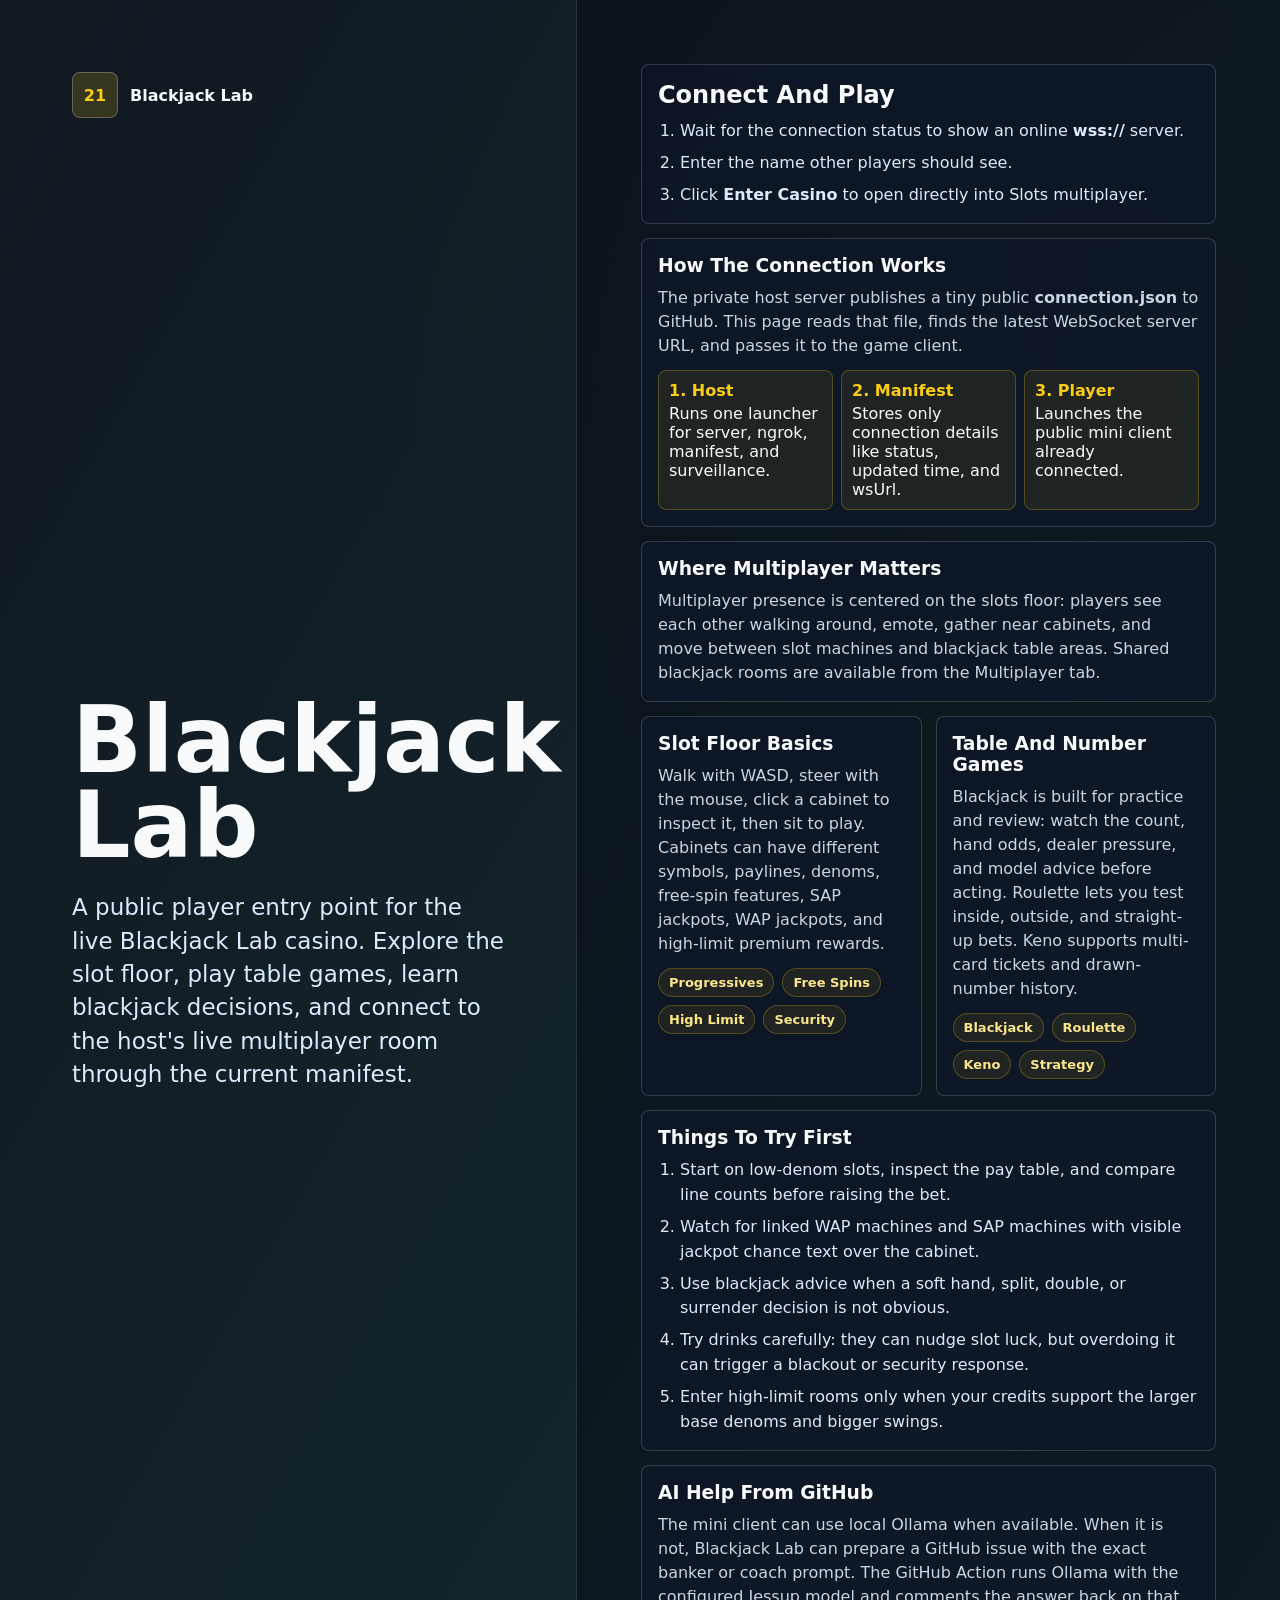
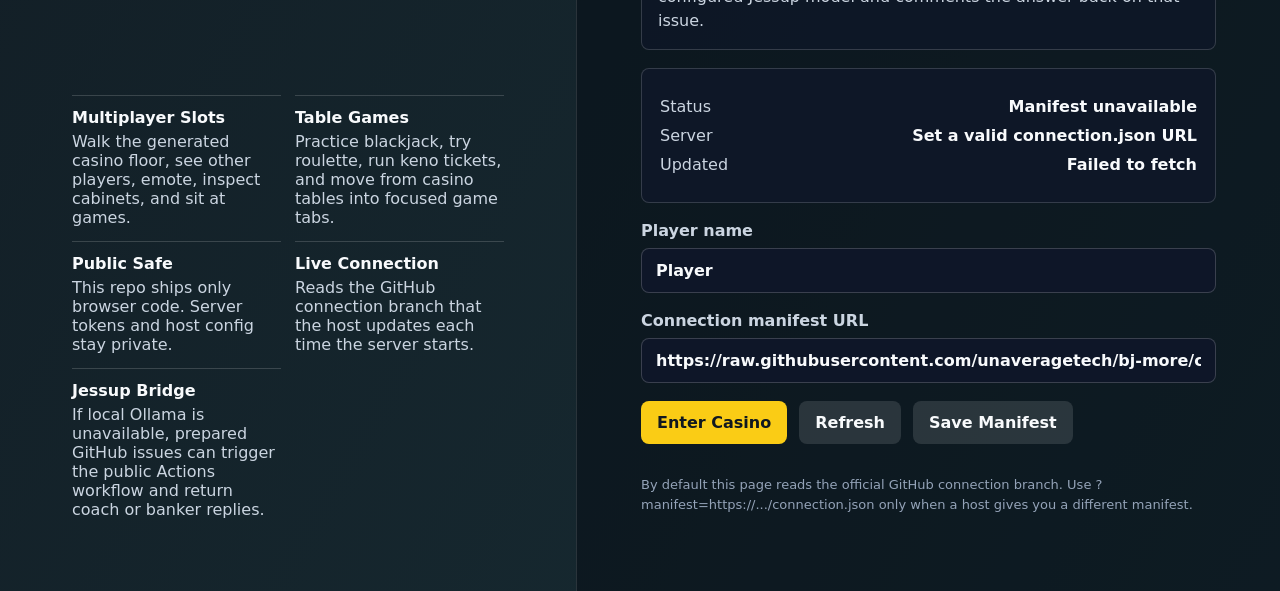
==== commit 0c774372: "Publish Blackjack Lab mini client" ====
--- a/index.html
+++ b/index.html
@@ -287,6 +287,7 @@
           <div class="feature"><strong>Table Games</strong> Practice blackjack, try roulette, run keno tickets, and move from casino tables into focused game tabs.</div>
           <div class="feature"><strong>Public Safe</strong> This repo ships only browser code. Server tokens and host config stay private.</div>
           <div class="feature"><strong>Live Connection</strong> Reads the GitHub connection branch that the host updates each time the server starts.</div>
+          <div class="feature"><strong>Jessup Bridge</strong> If local Ollama is unavailable, prepared GitHub issues can trigger the public Actions workflow and return coach or banker replies.</div>
         </div>
       </section>
 
@@ -339,6 +340,11 @@
               <li>Try drinks carefully: they can nudge slot luck, but overdoing it can trigger a blackout or security response.</li>
               <li>Enter high-limit rooms only when your credits support the larger base denoms and bigger swings.</li>
             </ol>
+          </div>
+
+          <div class="guide-card">
+            <h3>AI Help From GitHub</h3>
+            <p>The mini client can use local Ollama when available. When it is not, Blackjack Lab can prepare a GitHub issue with the exact banker or coach prompt. The GitHub Action runs Ollama with the configured Jessup model and comments the answer back on that issue.</p>
           </div>
         </div>
 
